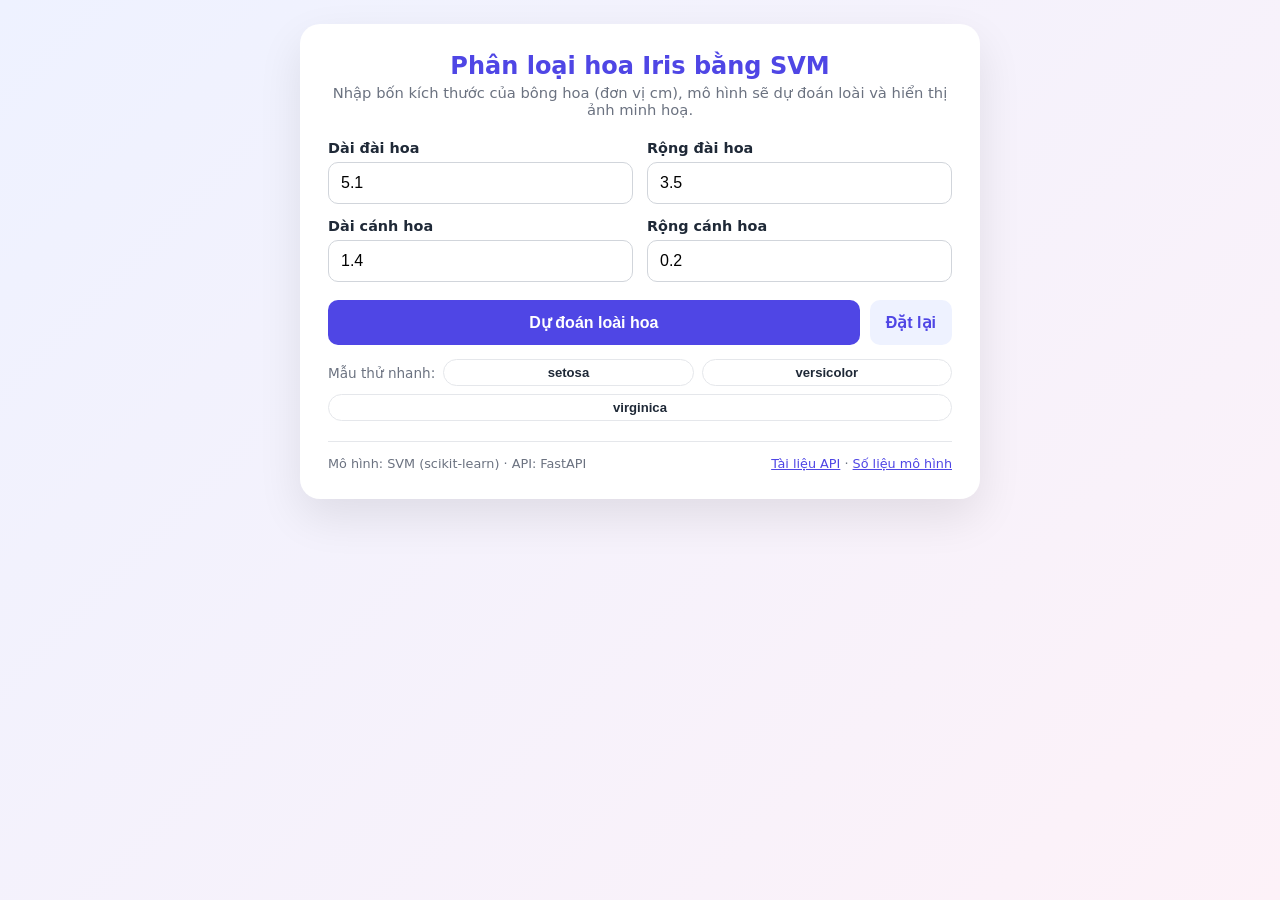
==== static/index.html @ cf941291 "Add Iris SVM model, FastAPI service and deployment setup - train.py: StandardScaler + SVC pipeline, " ====
<!doctype html>
<html lang="vi">
<head>
<meta charset="utf-8">
<meta name="viewport" content="width=device-width, initial-scale=1">
<title>Phân loại hoa Iris bằng SVM</title>
<style>
  *, *::before, *::after { box-sizing: border-box; }
  :root {
    --indigo: #4f46e5; --ink: #1f2937; --muted: #6b7280; --line: #e5e7eb;
    --setosa: #4f46e5; --versicolor: #0ea5e9; --virginica: #f97316;
  }
  body {
    margin: 0; min-height: 100vh; padding: 24px 16px;
    display: flex; align-items: flex-start; justify-content: center;
    font-family: "Segoe UI", system-ui, -apple-system, Arial, sans-serif;
    color: var(--ink); background: linear-gradient(135deg, #eef2ff, #fdf2f8);
  }
  .card {
    width: min(100%, 680px); background: #fff; border-radius: 20px;
    padding: 28px; box-shadow: 0 18px 45px rgba(0,0,0,.09);
  }
  h1 { margin: 0 0 4px; font-size: 1.5rem; color: var(--indigo); text-align: center; }
  .sub { margin: 0 0 22px; text-align: center; color: var(--muted); font-size: .92rem; }
  .grid { display: grid; grid-template-columns: 1fr 1fr; gap: 14px; }
  label { display: block; font-weight: 600; font-size: .9rem; }
  input {
    width: 100%; margin-top: 6px; padding: 11px 12px; font-size: 1rem;
    border: 1px solid #d1d5db; border-radius: 10px;
  }
  input:focus { outline: 2px solid var(--indigo); outline-offset: 1px; border-color: transparent; }
  .row { display: flex; gap: 10px; margin-top: 18px; flex-wrap: wrap; }
  button {
    flex: 1 1 200px; padding: 13px; font-size: 1rem; font-weight: 700;
    border: 0; border-radius: 10px; background: var(--indigo); color: #fff; cursor: pointer;
  }
  button.ghost { background: #eef2ff; color: var(--indigo); flex: 0 1 auto; padding: 13px 16px; }
  button:disabled { background: #9ca3af; cursor: progress; }
  .samples { margin-top: 14px; display: flex; gap: 8px; flex-wrap: wrap; align-items: center; }
  .samples span { font-size: .85rem; color: var(--muted); }
  .chip {
    border: 1px solid var(--line); background: #fff; border-radius: 999px;
    padding: 5px 12px; font-size: .82rem; cursor: pointer; color: var(--ink);
  }
  .chip:hover { border-color: var(--indigo); color: var(--indigo); }
  .result { margin-top: 22px; padding: 18px; border-radius: 16px; background: #f0fdf4; border: 1px solid #bbf7d0; }
  .result.error { background: #fef2f2; border-color: #fecaca; color: #991b1b; }
  .result h2 { margin: 0 0 4px; font-size: 1.25rem; }
  .result .vn { color: var(--muted); font-size: .9rem; margin: 0 0 10px; }
  .result p.desc { margin: 0 0 14px; line-height: 1.55; font-size: .94rem; }
  .result img { width: 100%; height: 260px; object-fit: cover; border-radius: 12px; }
  .credit { margin-top: 6px; font-size: .74rem; color: var(--muted); }
  .bars { margin-top: 14px; display: grid; gap: 8px; }
  .bar-row { display: grid; grid-template-columns: 96px 1fr 56px; gap: 8px; align-items: center; font-size: .85rem; }
  .track { display: block; height: 10px; background: var(--line); border-radius: 999px; overflow: hidden; }
  .fill { display: block; height: 100%; min-width: 2px; border-radius: 999px; transition: width .35s ease; }
  footer { margin-top: 20px; padding-top: 14px; border-top: 1px solid var(--line);
           font-size: .8rem; color: var(--muted); display: flex; justify-content: space-between; gap: 10px; flex-wrap: wrap; }
  footer a { color: var(--indigo); }
  @media (max-width: 520px) { .grid { grid-template-columns: 1fr; } .card { padding: 20px; } }
</style>
</head>
<body>
<main class="card">
  <h1>Phân loại hoa Iris bằng SVM</h1>
  <p class="sub">Nhập bốn kích thước của bông hoa (đơn vị cm), mô hình sẽ dự đoán loài và hiển thị ảnh minh hoạ.</p>

  <form id="form">
    <div class="grid">
      <label>Dài đài hoa <input id="sepal_length" type="number" step="0.1" min="0.1" max="30" value="5.1" required></label>
      <label>Rộng đài hoa <input id="sepal_width" type="number" step="0.1" min="0.1" max="30" value="3.5" required></label>
      <label>Dài cánh hoa <input id="petal_length" type="number" step="0.1" min="0.1" max="30" value="1.4" required></label>
      <label>Rộng cánh hoa <input id="petal_width" type="number" step="0.1" min="0.1" max="30" value="0.2" required></label>
    </div>
    <div class="row">
      <button id="btn" type="submit">Dự đoán loài hoa</button>
      <button class="ghost" type="button" id="reset">Đặt lại</button>
    </div>
  </form>

  <div class="samples">
    <span>Mẫu thử nhanh:</span>
    <button class="chip" type="button" data-v="5.1,3.5,1.4,0.2">setosa</button>
    <button class="chip" type="button" data-v="6.0,2.7,4.2,1.3">versicolor</button>
    <button class="chip" type="button" data-v="6.5,3.0,5.5,2.0">virginica</button>
  </div>

  <section id="result" aria-live="polite"></section>

  <footer>
    <span>Mô hình: SVM (scikit-learn) · API: FastAPI</span>
    <span><a href="/docs">Tài liệu API</a> · <a href="/metrics">Số liệu mô hình</a></span>
  </footer>
</main>

<script>
const FIELDS = ["sepal_length", "sepal_width", "petal_length", "petal_width"];
const COLORS = { setosa: "#4f46e5", versicolor: "#0ea5e9", virginica: "#f97316" };
const form = document.getElementById("form");
const btn = document.getElementById("btn");
const box = document.getElementById("result");

// Cho phép mở sẵn một mẫu qua URL, ví dụ:  /?sl=6.5&sw=3.0&pl=5.5&pw=2.0&auto=1
// Tiện để gửi link demo và để chụp màn hình có sẵn kết quả.
(function applyQueryParams() {
  const q = new URLSearchParams(location.search);
  const alias = { sl: "sepal_length", sw: "sepal_width", pl: "petal_length", pw: "petal_width" };
  let filled = false;
  for (const [short, field] of Object.entries(alias)) {
    const value = q.get(short) ?? q.get(field);
    if (value !== null && value !== "" && !Number.isNaN(parseFloat(value))) {
      document.getElementById(field).value = value;
      filled = true;
    }
  }
  if (filled && q.get("auto") === "1") {
    window.addEventListener("load", () => form.requestSubmit());
  }
})();

document.querySelectorAll(".chip").forEach(chip => {
  chip.addEventListener("click", () => {
    const vals = chip.dataset.v.split(",");
    FIELDS.forEach((f, i) => document.getElementById(f).value = vals[i]);
    form.requestSubmit();
  });
});

document.getElementById("reset").addEventListener("click", () => {
  const defaults = ["5.1", "3.5", "1.4", "0.2"];
  FIELDS.forEach((f, i) => document.getElementById(f).value = defaults[i]);
  box.innerHTML = "";
});

function showError(message) {
  box.className = "result error";
  box.innerHTML = `<strong>Không dự đoán được.</strong><p class="desc">${message}</p>`;
}

function showResult(data) {
  const rows = Object.entries(data.probabilities)
    .sort((a, b) => b[1] - a[1])
    .map(([name, p]) => `
      <div class="bar-row">
        <span>${name}</span>
        <span class="track"><span class="fill" style="width:${(p * 100).toFixed(1)}%;background:${COLORS[name] || "#4f46e5"}"></span></span>
        <span>${(p * 100).toFixed(1)}%</span>
      </div>`).join("");

  box.className = "result";
  box.innerHTML = `
    <h2>${data.display_name}</h2>
    <p class="vn">${data.vietnamese_name} · lớp ${data.class_id} · độ tin cậy ${(data.confidence * 100).toFixed(1)}%</p>
    <p class="desc">${data.description}</p>
    <img src="${data.image_url}" alt="${data.alt_text}" loading="lazy">
    <p class="credit">Ảnh: ${data.source} — ${data.license}</p>
    <div class="bars">${rows}</div>`;
}

form.addEventListener("submit", async (event) => {
  event.preventDefault();
  const payload = {};
  for (const f of FIELDS) payload[f] = parseFloat(document.getElementById(f).value);

  btn.disabled = true;
  btn.textContent = "Đang dự đoán...";
  try {
    const res = await fetch("/predict", {
      method: "POST",
      headers: { "Content-Type": "application/json" },
      body: JSON.stringify(payload)
    });
    const data = await res.json();
    if (!res.ok) {
      const detail = Array.isArray(data.detail)
        ? data.detail.map(d => `${d.loc?.slice(-1)[0] ?? ""}: ${d.msg}`).join("<br>")
        : (data.detail || `Mã lỗi HTTP ${res.status}`);
      showError(detail);
    } else {
      showResult(data);
    }
  } catch (err) {
    showError("Không kết nối được tới máy chủ. " + err.message);
  } finally {
    btn.disabled = false;
    btn.textContent = "Dự đoán loài hoa";
  }
});
</script>
</body>
</html>
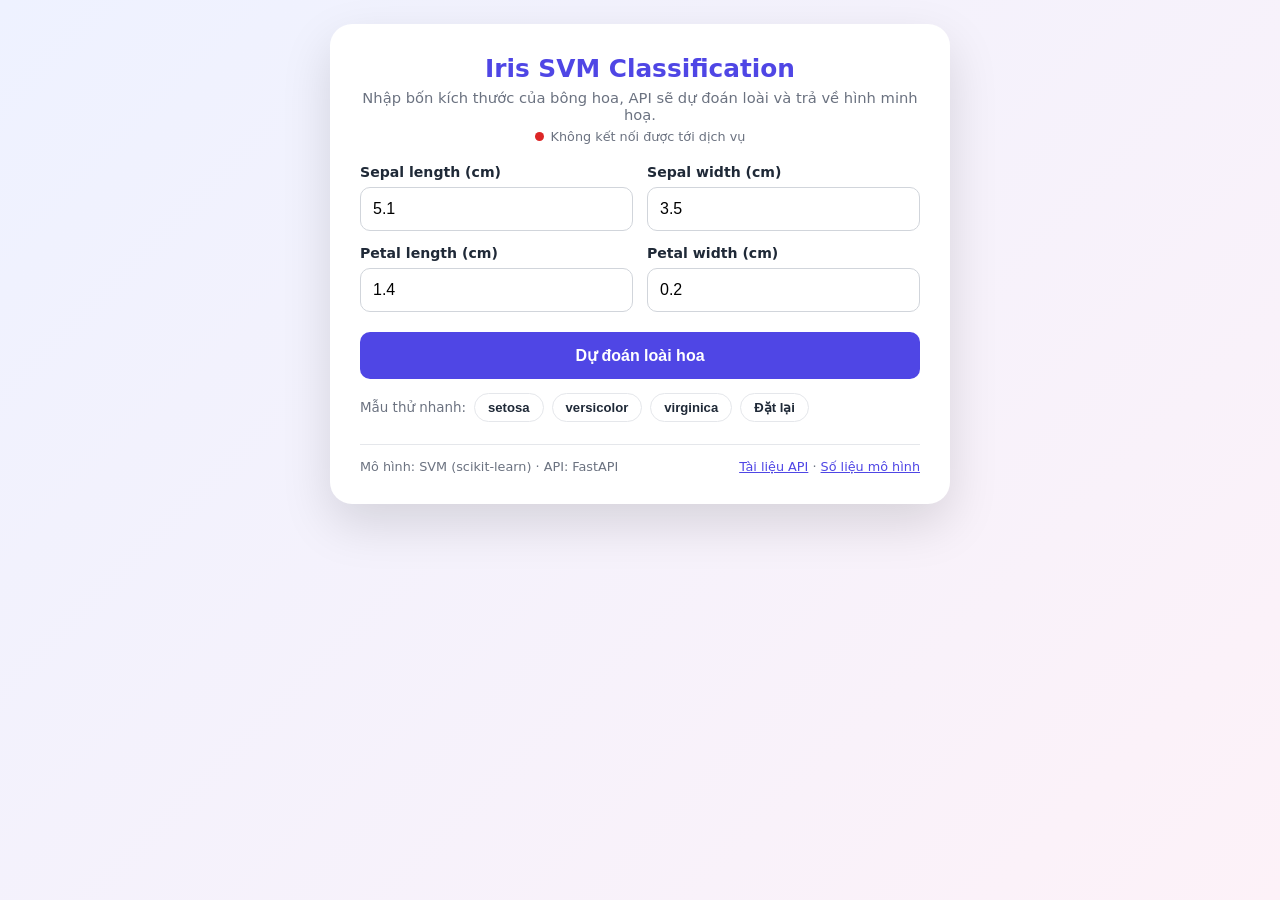
==== commit 118d1ccd: "Switch deployment to Render and flatten the project layout - Drop the VPS/Docker setup: remove Docke" ====
--- a/static/index.html
+++ b/static/index.html
@@ -3,79 +3,98 @@
 <head>
 <meta charset="utf-8">
 <meta name="viewport" content="width=device-width, initial-scale=1">
-<title>Phân loại hoa Iris bằng SVM</title>
+<title>Iris SVM Classification</title>
 <style>
+  /* Palette and layout follow the reference demo: indigo accent on a soft gradient. */
   *, *::before, *::after { box-sizing: border-box; }
   :root {
-    --indigo: #4f46e5; --ink: #1f2937; --muted: #6b7280; --line: #e5e7eb;
+    --indigo: #4f46e5; --indigo-soft: #eef2ff;
+    --ink: #1f2937; --muted: #6b7280; --line: #e5e7eb;
     --setosa: #4f46e5; --versicolor: #0ea5e9; --virginica: #f97316;
   }
   body {
     margin: 0; min-height: 100vh; padding: 24px 16px;
-    display: flex; align-items: flex-start; justify-content: center;
+    display: grid; place-items: start center;
     font-family: "Segoe UI", system-ui, -apple-system, Arial, sans-serif;
     color: var(--ink); background: linear-gradient(135deg, #eef2ff, #fdf2f8);
   }
   .card {
-    width: min(100%, 680px); background: #fff; border-radius: 20px;
-    padding: 28px; box-shadow: 0 18px 45px rgba(0,0,0,.09);
-  }
-  h1 { margin: 0 0 4px; font-size: 1.5rem; color: var(--indigo); text-align: center; }
-  .sub { margin: 0 0 22px; text-align: center; color: var(--muted); font-size: .92rem; }
+    width: min(100%, 620px); background: #fff; border-radius: 22px;
+    padding: 30px; box-shadow: 0 20px 50px rgba(0,0,0,.13);
+  }
+  h1 { margin: 0 0 6px; font-size: 1.55rem; color: var(--indigo); text-align: center; }
+  .sub { margin: 0 0 6px; text-align: center; color: var(--muted); font-size: .92rem; }
+
+  /* Service badge: tells the presenter whether the Render instance is awake. */
+  .status { display: flex; justify-content: center; align-items: center; gap: 7px;
+            margin: 0 0 20px; font-size: .8rem; color: var(--muted); }
+  .dot { width: 9px; height: 9px; border-radius: 50%; background: #d1d5db; }
+  .dot.ok { background: #16a34a; } .dot.bad { background: #dc2626; }
+
   .grid { display: grid; grid-template-columns: 1fr 1fr; gap: 14px; }
-  label { display: block; font-weight: 600; font-size: .9rem; }
+  label { display: block; font-weight: 700; font-size: .88rem; }
   input {
-    width: 100%; margin-top: 6px; padding: 11px 12px; font-size: 1rem;
+    width: 100%; margin-top: 7px; padding: 12px; font-size: 16px;
     border: 1px solid #d1d5db; border-radius: 10px;
   }
   input:focus { outline: 2px solid var(--indigo); outline-offset: 1px; border-color: transparent; }
-  .row { display: flex; gap: 10px; margin-top: 18px; flex-wrap: wrap; }
   button {
-    flex: 1 1 200px; padding: 13px; font-size: 1rem; font-weight: 700;
+    width: 100%; margin-top: 20px; padding: 14px; font-size: 16px; font-weight: 700;
     border: 0; border-radius: 10px; background: var(--indigo); color: #fff; cursor: pointer;
   }
-  button.ghost { background: #eef2ff; color: var(--indigo); flex: 0 1 auto; padding: 13px 16px; }
   button:disabled { background: #9ca3af; cursor: progress; }
+
   .samples { margin-top: 14px; display: flex; gap: 8px; flex-wrap: wrap; align-items: center; }
-  .samples span { font-size: .85rem; color: var(--muted); }
+  .samples span { font-size: .84rem; color: var(--muted); }
   .chip {
-    border: 1px solid var(--line); background: #fff; border-radius: 999px;
-    padding: 5px 12px; font-size: .82rem; cursor: pointer; color: var(--ink);
-  }
-  .chip:hover { border-color: var(--indigo); color: var(--indigo); }
-  .result { margin-top: 22px; padding: 18px; border-radius: 16px; background: #f0fdf4; border: 1px solid #bbf7d0; }
-  .result.error { background: #fef2f2; border-color: #fecaca; color: #991b1b; }
-  .result h2 { margin: 0 0 4px; font-size: 1.25rem; }
-  .result .vn { color: var(--muted); font-size: .9rem; margin: 0 0 10px; }
-  .result p.desc { margin: 0 0 14px; line-height: 1.55; font-size: .94rem; }
-  .result img { width: 100%; height: 260px; object-fit: cover; border-radius: 12px; }
-  .credit { margin-top: 6px; font-size: .74rem; color: var(--muted); }
+    width: auto; margin: 0; padding: 6px 13px; font-size: .82rem; font-weight: 600;
+    border: 1px solid var(--line); background: #fff; color: var(--ink); border-radius: 999px;
+  }
+  .chip:hover { border-color: var(--indigo); color: var(--indigo); background: var(--indigo-soft); }
+
+  .result { margin-top: 22px; padding: 18px; border-radius: 16px; background: #ecfdf5; }
+  .result.error { background: #fef2f2; color: #991b1b; }
+  .result h2 { margin: 0 0 4px; font-size: 1.3rem; }
+  .meta { margin: 0 0 10px; font-size: .86rem; color: var(--muted); }
+  .badge { display: inline-block; padding: 2px 9px; border-radius: 999px;
+           background: var(--indigo); color: #fff; font-weight: 700; font-size: .78rem; }
+  .desc { margin: 0 0 14px; line-height: 1.55; font-size: .94rem; }
+  .result img { width: 100%; height: 280px; object-fit: cover; border-radius: 14px; margin-top: 4px; }
+  .credit { margin-top: 6px; font-size: 12px; color: var(--muted); }
+
   .bars { margin-top: 14px; display: grid; gap: 8px; }
-  .bar-row { display: grid; grid-template-columns: 96px 1fr 56px; gap: 8px; align-items: center; font-size: .85rem; }
-  .track { display: block; height: 10px; background: var(--line); border-radius: 999px; overflow: hidden; }
+  .bar-row { display: grid; grid-template-columns: 92px 1fr 54px; gap: 8px;
+             align-items: center; font-size: .85rem; }
+  .track { display: block; height: 10px; background: #e5e7eb; border-radius: 999px; overflow: hidden; }
   .fill { display: block; height: 100%; min-width: 2px; border-radius: 999px; transition: width .35s ease; }
-  footer { margin-top: 20px; padding-top: 14px; border-top: 1px solid var(--line);
-           font-size: .8rem; color: var(--muted); display: flex; justify-content: space-between; gap: 10px; flex-wrap: wrap; }
+
+  /* Copy helpers: handy when demoing or pasting the call into the report. */
+  .tools { margin-top: 14px; display: flex; gap: 8px; flex-wrap: wrap; }
+  .tool { width: auto; margin: 0; padding: 7px 12px; font-size: .8rem; font-weight: 600;
+          background: #fff; color: var(--indigo); border: 1px solid var(--line); border-radius: 8px; }
+  .tool:hover { background: var(--indigo-soft); border-color: var(--indigo); }
+
+  footer { margin-top: 22px; padding-top: 14px; border-top: 1px solid var(--line);
+           font-size: .8rem; color: var(--muted);
+           display: flex; justify-content: space-between; gap: 10px; flex-wrap: wrap; }
   footer a { color: var(--indigo); }
-  @media (max-width: 520px) { .grid { grid-template-columns: 1fr; } .card { padding: 20px; } }
+  @media (max-width: 520px) { .grid { grid-template-columns: 1fr; } .card { padding: 22px; } }
 </style>
 </head>
 <body>
 <main class="card">
-  <h1>Phân loại hoa Iris bằng SVM</h1>
-  <p class="sub">Nhập bốn kích thước của bông hoa (đơn vị cm), mô hình sẽ dự đoán loài và hiển thị ảnh minh hoạ.</p>
+  <h1>Iris SVM Classification</h1>
+  <p class="sub">Nhập bốn kích thước của bông hoa, API sẽ dự đoán loài và trả về hình minh hoạ.</p>
+  <p class="status"><span class="dot" id="dot"></span><span id="status">Đang kiểm tra dịch vụ...</span></p>
 
   <form id="form">
     <div class="grid">
-      <label>Dài đài hoa <input id="sepal_length" type="number" step="0.1" min="0.1" max="30" value="5.1" required></label>
-      <label>Rộng đài hoa <input id="sepal_width" type="number" step="0.1" min="0.1" max="30" value="3.5" required></label>
-      <label>Dài cánh hoa <input id="petal_length" type="number" step="0.1" min="0.1" max="30" value="1.4" required></label>
-      <label>Rộng cánh hoa <input id="petal_width" type="number" step="0.1" min="0.1" max="30" value="0.2" required></label>
+      <label>Sepal length (cm)<input id="sepal_length" type="number" step="0.1" min="0.1" max="30" value="5.1" required></label>
+      <label>Sepal width (cm)<input id="sepal_width" type="number" step="0.1" min="0.1" max="30" value="3.5" required></label>
+      <label>Petal length (cm)<input id="petal_length" type="number" step="0.1" min="0.1" max="30" value="1.4" required></label>
+      <label>Petal width (cm)<input id="petal_width" type="number" step="0.1" min="0.1" max="30" value="0.2" required></label>
     </div>
-    <div class="row">
-      <button id="btn" type="submit">Dự đoán loài hoa</button>
-      <button class="ghost" type="button" id="reset">Đặt lại</button>
-    </div>
+    <button id="btn" type="submit">Dự đoán loài hoa</button>
   </form>
 
   <div class="samples">
@@ -83,53 +102,97 @@
     <button class="chip" type="button" data-v="5.1,3.5,1.4,0.2">setosa</button>
     <button class="chip" type="button" data-v="6.0,2.7,4.2,1.3">versicolor</button>
     <button class="chip" type="button" data-v="6.5,3.0,5.5,2.0">virginica</button>
+    <button class="chip" type="button" id="reset">Đặt lại</button>
   </div>
 
   <section id="result" aria-live="polite"></section>
 
   <footer>
-    <span>Mô hình: SVM (scikit-learn) · API: FastAPI</span>
+    <span id="modelInfo">Mô hình: SVM (scikit-learn) · API: FastAPI</span>
     <span><a href="/docs">Tài liệu API</a> · <a href="/metrics">Số liệu mô hình</a></span>
   </footer>
 </main>
 
 <script>
 const FIELDS = ["sepal_length", "sepal_width", "petal_length", "petal_width"];
+const SHORT = { sepal_length: "sl", sepal_width: "sw", petal_length: "pl", petal_width: "pw" };
 const COLORS = { setosa: "#4f46e5", versicolor: "#0ea5e9", virginica: "#f97316" };
+const DEFAULTS = ["5.1", "3.5", "1.4", "0.2"];
+const STORE_KEY = "iris-last-input";
+
 const form = document.getElementById("form");
 const btn = document.getElementById("btn");
 const box = document.getElementById("result");
 
-// Cho phép mở sẵn một mẫu qua URL, ví dụ:  /?sl=6.5&sw=3.0&pl=5.5&pw=2.0&auto=1
-// Tiện để gửi link demo và để chụp màn hình có sẵn kết quả.
-(function applyQueryParams() {
+const read = () => Object.fromEntries(FIELDS.map(f => [f, parseFloat(document.getElementById(f).value)]));
+const write = values => FIELDS.forEach((f, i) => document.getElementById(f).value = values[i]);
+
+// Prefill from the URL, e.g. /?sl=6.5&sw=3.0&pl=5.5&pw=2.0&auto=1 — used for demo links
+// and for screenshots that need a result already on screen.
+function applyQueryParams() {
   const q = new URLSearchParams(location.search);
-  const alias = { sl: "sepal_length", sw: "sepal_width", pl: "petal_length", pw: "petal_width" };
   let filled = false;
-  for (const [short, field] of Object.entries(alias)) {
-    const value = q.get(short) ?? q.get(field);
+  for (const field of FIELDS) {
+    const value = q.get(SHORT[field]) ?? q.get(field);
     if (value !== null && value !== "" && !Number.isNaN(parseFloat(value))) {
       document.getElementById(field).value = value;
       filled = true;
     }
   }
-  if (filled && q.get("auto") === "1") {
-    window.addEventListener("load", () => form.requestSubmit());
-  }
-})();
-
-document.querySelectorAll(".chip").forEach(chip => {
+  return filled && q.get("auto") === "1";
+}
+
+// Fall back to whatever was typed last time, so a reload does not lose the input.
+function restoreLastInput() {
+  try {
+    const saved = JSON.parse(localStorage.getItem(STORE_KEY) || "null");
+    if (Array.isArray(saved) && saved.length === FIELDS.length) write(saved);
+  } catch (_) { /* private mode or blocked storage: keep the defaults */ }
+}
+
+function rememberInput() {
+  try { localStorage.setItem(STORE_KEY, JSON.stringify(FIELDS.map(f => document.getElementById(f).value))); }
+  catch (_) { /* storage unavailable, nothing to do */ }
+}
+
+// Probe /health on load: on Render's free plan the first request may need ~30-60s.
+async function checkHealth() {
+  const dot = document.getElementById("dot");
+  const text = document.getElementById("status");
+  try {
+    const res = await fetch("/health");
+    const body = await res.json();
+    const ok = body.status === "healthy";
+    dot.className = "dot " + (ok ? "ok" : "bad");
+    text.textContent = ok ? "Dịch vụ sẵn sàng · mô hình đã nạp" : "Dịch vụ chạy nhưng chưa nạp được mô hình";
+  } catch (_) {
+    dot.className = "dot bad";
+    text.textContent = "Không kết nối được tới dịch vụ";
+  }
+}
+
+// Show the accuracy of the running model in the footer so the demo can quote it.
+async function showModelInfo() {
+  try {
+    const m = await (await fetch("/metrics")).json();
+    const acc = (m.performance.accuracy_test * 100).toFixed(2);
+    const kernel = m.model.best_params.kernel;
+    document.getElementById("modelInfo").textContent =
+      `SVM kernel=${kernel} · accuracy ${acc}% · FastAPI`;
+  } catch (_) { /* metrics.json missing: keep the static label */ }
+}
+
+document.querySelectorAll(".chip[data-v]").forEach(chip => {
   chip.addEventListener("click", () => {
-    const vals = chip.dataset.v.split(",");
-    FIELDS.forEach((f, i) => document.getElementById(f).value = vals[i]);
+    write(chip.dataset.v.split(","));
     form.requestSubmit();
   });
 });
 
 document.getElementById("reset").addEventListener("click", () => {
-  const defaults = ["5.1", "3.5", "1.4", "0.2"];
-  FIELDS.forEach((f, i) => document.getElementById(f).value = defaults[i]);
+  write(DEFAULTS);
   box.innerHTML = "";
+  box.className = "";
 });
 
 function showError(message) {
@@ -137,7 +200,7 @@
   box.innerHTML = `<strong>Không dự đoán được.</strong><p class="desc">${message}</p>`;
 }
 
-function showResult(data) {
+function showResult(data, ms) {
   const rows = Object.entries(data.probabilities)
     .sort((a, b) => b[1] - a[1])
     .map(([name, p]) => `
@@ -150,20 +213,48 @@
   box.className = "result";
   box.innerHTML = `
     <h2>${data.display_name}</h2>
-    <p class="vn">${data.vietnamese_name} · lớp ${data.class_id} · độ tin cậy ${(data.confidence * 100).toFixed(1)}%</p>
+    <p class="meta">${data.vietnamese_name} · lớp ${data.class_id} ·
+       <span class="badge">${(data.confidence * 100).toFixed(1)}%</span> · ${ms} ms</p>
     <p class="desc">${data.description}</p>
-    <img src="${data.image_url}" alt="${data.alt_text}" loading="lazy">
+    <img src="${data.image_url}" alt="${data.alt_text}">
     <p class="credit">Ảnh: ${data.source} — ${data.license}</p>
-    <div class="bars">${rows}</div>`;
+    <div class="bars">${rows}</div>
+    <div class="tools">
+      <button class="tool" type="button" data-copy="link">Sao chép liên kết mẫu này</button>
+      <button class="tool" type="button" data-copy="curl">Sao chép lệnh curl</button>
+      <button class="tool" type="button" data-copy="json">Sao chép JSON kết quả</button>
+    </div>`;
+
+  const payload = read();
+  const link = `${location.origin}/?` +
+    FIELDS.map(f => `${SHORT[f]}=${payload[f]}`).join("&") + "&auto=1";
+  const curl = `curl -X POST "${location.origin}/predict" \\\n` +
+    `  -H "Content-Type: application/json" \\\n` +
+    `  -d '${JSON.stringify(payload)}'`;
+  const texts = { link, curl, json: JSON.stringify(data, null, 2) };
+
+  box.querySelectorAll(".tool").forEach(tool => {
+    tool.addEventListener("click", async () => {
+      const label = tool.textContent;
+      try {
+        await navigator.clipboard.writeText(texts[tool.dataset.copy]);
+        tool.textContent = "Đã sao chép";
+      } catch (_) {
+        tool.textContent = "Không sao chép được";
+      }
+      setTimeout(() => { tool.textContent = label; }, 1400);
+    });
+  });
 }
 
 form.addEventListener("submit", async (event) => {
   event.preventDefault();
-  const payload = {};
-  for (const f of FIELDS) payload[f] = parseFloat(document.getElementById(f).value);
+  const payload = read();
+  rememberInput();
 
   btn.disabled = true;
   btn.textContent = "Đang dự đoán...";
+  const started = performance.now();
   try {
     const res = await fetch("/predict", {
       method: "POST",
@@ -171,13 +262,14 @@
       body: JSON.stringify(payload)
     });
     const data = await res.json();
+    const ms = Math.round(performance.now() - started);
     if (!res.ok) {
       const detail = Array.isArray(data.detail)
         ? data.detail.map(d => `${d.loc?.slice(-1)[0] ?? ""}: ${d.msg}`).join("<br>")
         : (data.detail || `Mã lỗi HTTP ${res.status}`);
       showError(detail);
     } else {
-      showResult(data);
+      showResult(data, ms);
     }
   } catch (err) {
     showError("Không kết nối được tới máy chủ. " + err.message);
@@ -186,6 +278,12 @@
     btn.textContent = "Dự đoán loài hoa";
   }
 });
+
+const autoSubmit = applyQueryParams();
+if (!autoSubmit && !location.search) restoreLastInput();
+checkHealth();
+showModelInfo();
+if (autoSubmit) window.addEventListener("load", () => form.requestSubmit());
 </script>
 </body>
 </html>
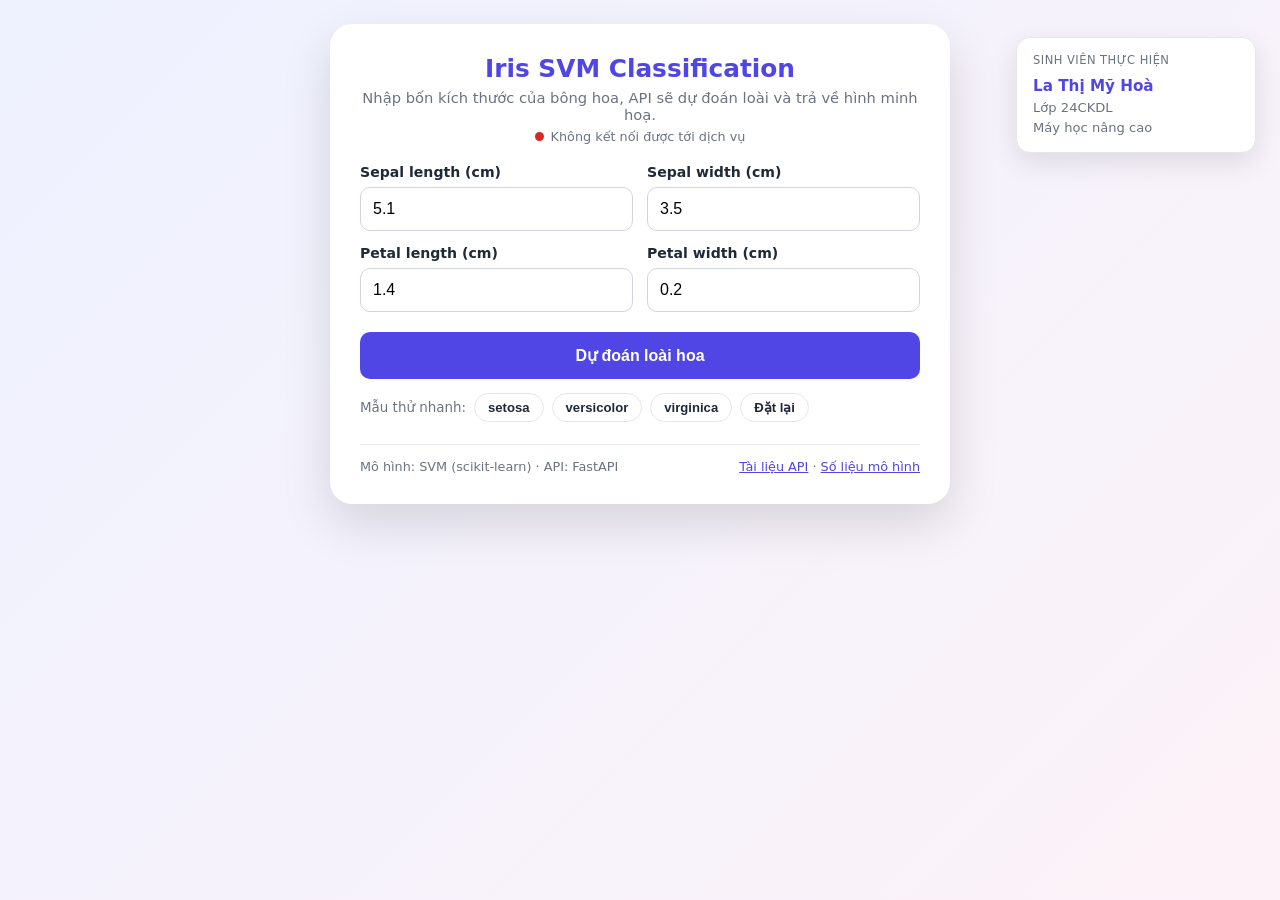
==== commit 04e71c3b: "Show the student's details in the page corner A fixed card in the top-right names the student, class" ====
--- a/static/index.html
+++ b/static/index.html
@@ -79,9 +79,31 @@
            display: flex; justify-content: space-between; gap: 10px; flex-wrap: wrap; }
   footer a { color: var(--indigo); }
   @media (max-width: 520px) { .grid { grid-template-columns: 1fr; } .card { padding: 22px; } }
+
+  /* Student card, pinned to the top-right corner. Hidden by default and only shown
+     once the viewport is wide enough that it cannot overlap the 620px main card
+     (620 + 2 x (240 badge + 36 gutter) = 1172), so shrinking the window drops it. */
+  .student {
+    display: none; position: fixed; top: 24px; right: 24px; width: 240px;
+    background: #fff; border-radius: 14px; padding: 14px 16px;
+    box-shadow: 0 10px 28px rgba(0,0,0,.10); border: 1px solid var(--line);
+    font-size: .82rem; line-height: 1.5; color: var(--muted);
+  }
+  .student dt { font-size: .72rem; text-transform: uppercase; letter-spacing: .04em;
+                color: var(--muted); margin: 0 0 6px; }
+  .student dd { margin: 0; }
+  .student .name { font-weight: 700; font-size: .95rem; color: var(--indigo); }
+  @media (min-width: 1180px) { .student { display: block; } }
 </style>
 </head>
 <body>
+<dl class="student">
+  <dt>Sinh viên thực hiện</dt>
+  <dd class="name">La Thị Mỹ Hoà</dd>
+  <dd>Lớp 24CKDL</dd>
+  <dd>Máy học nâng cao</dd>
+</dl>
+
 <main class="card">
   <h1>Iris SVM Classification</h1>
   <p class="sub">Nhập bốn kích thước của bông hoa, API sẽ dự đoán loài và trả về hình minh hoạ.</p>
